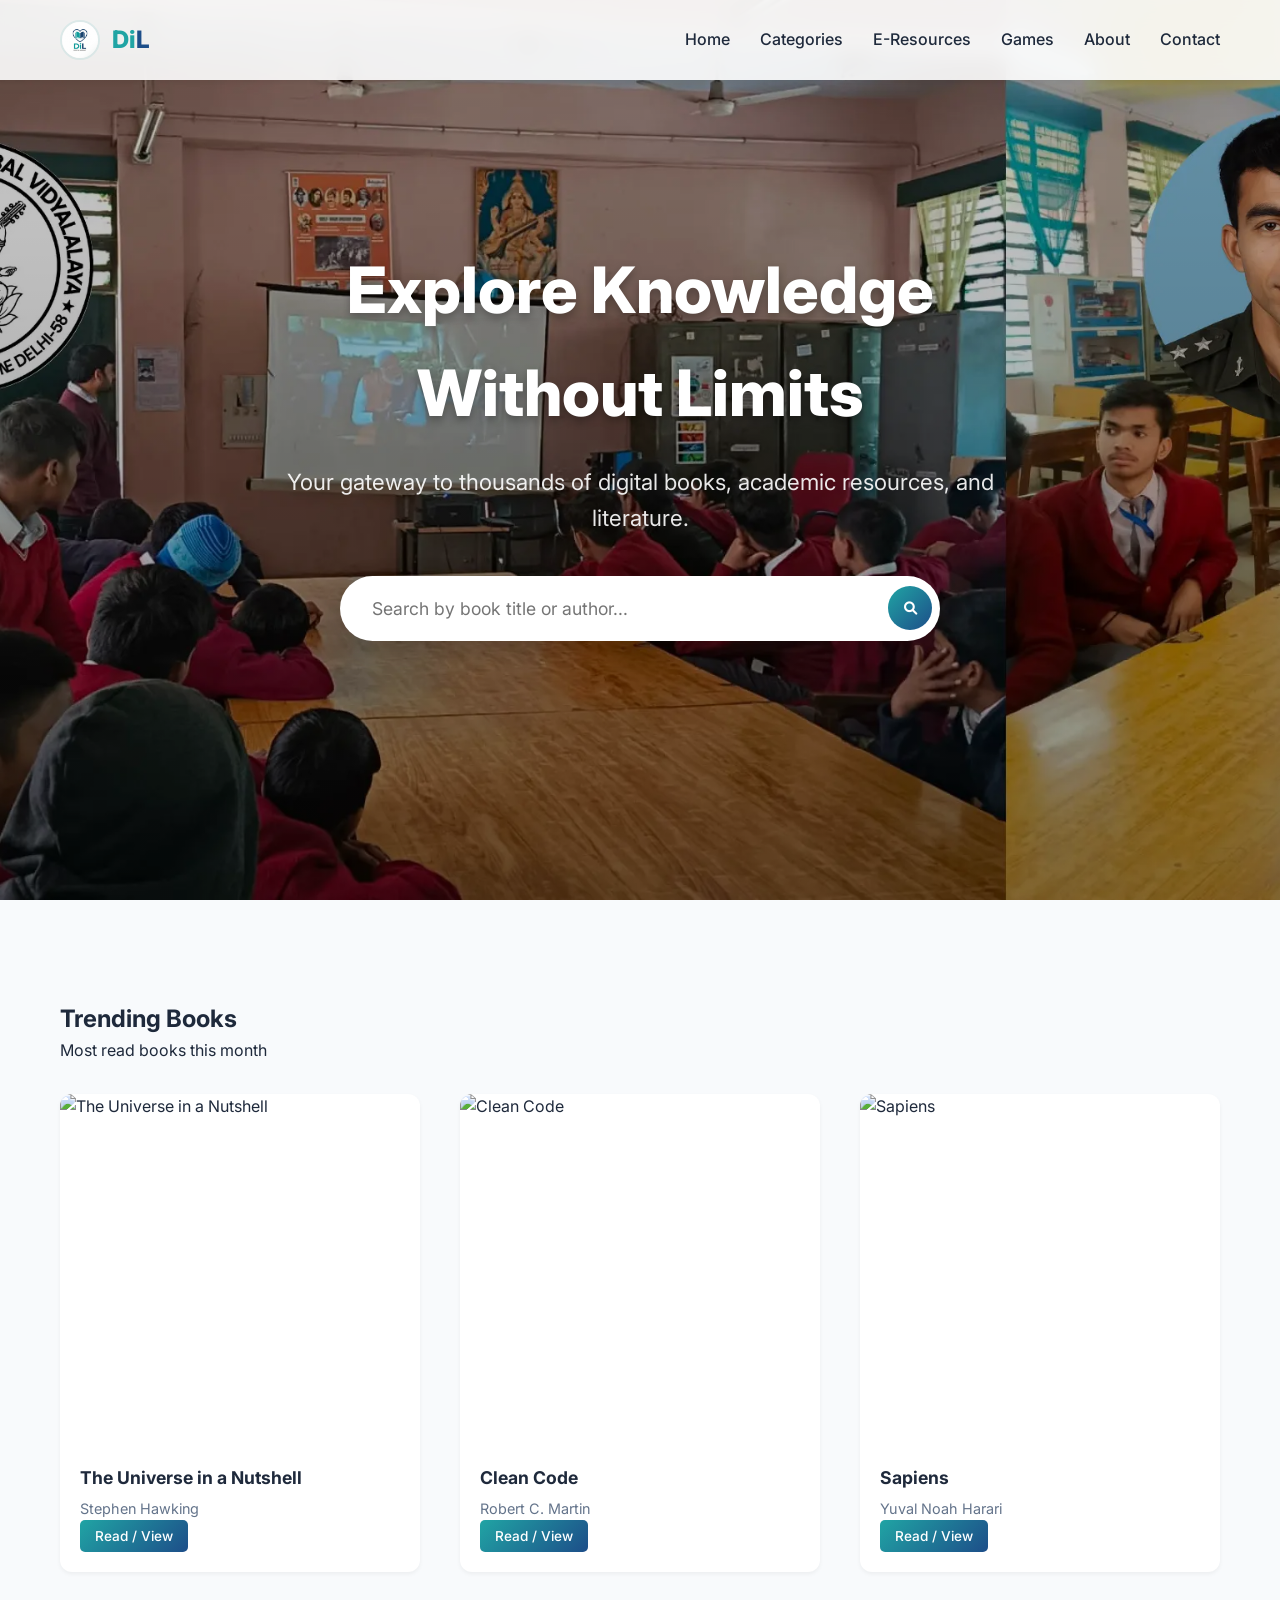
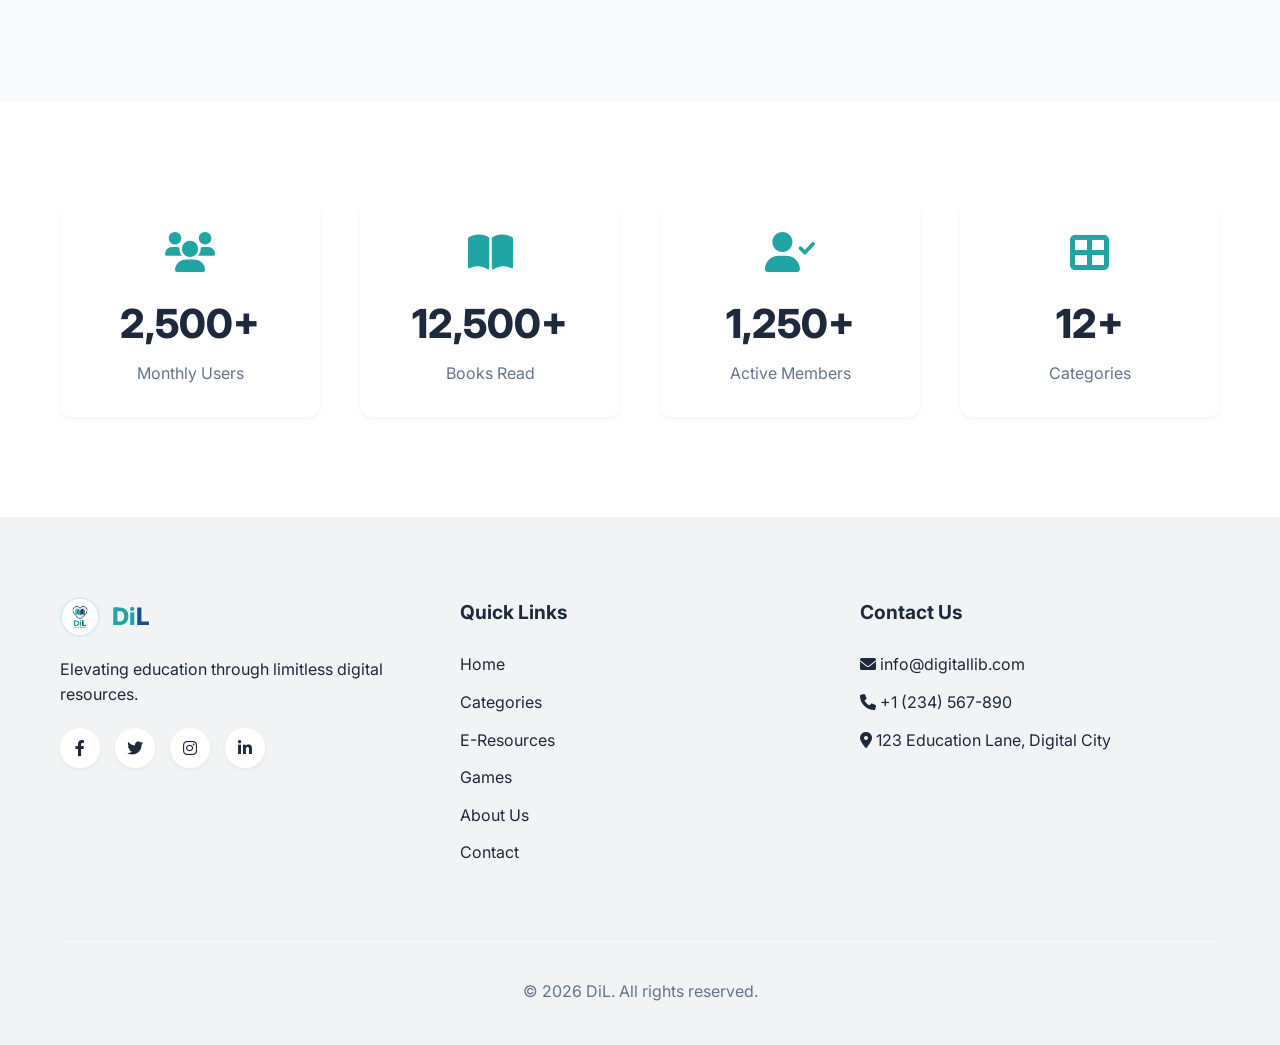
==== index.html @ f3b36228 "Add files via upload" ====
<!DOCTYPE html>
<html lang="en">

<head>
    <meta charset="UTF-8">
    <meta name="viewport" content="width=device-width, initial-scale=1.0">
    <title>DiL | Explore Knowledge Without Limits</title>
    <meta name="description" content="Discover a world of knowledge at DiL. Explore thousands of digital books, academic resources, and literature in our modern digital library.">
    <!-- Favicon -->
    <link rel="icon" type="image/webp" href="favicon.webp">
    <!-- Google Fonts -->
    <link href="https://fonts.googleapis.com/css2?family=Inter:wght@400;500;600;700;800&display=swap" rel="stylesheet">
    <!-- Font Awesome -->
    <link rel="stylesheet" href="https://cdnjs.cloudflare.com/ajax/libs/font-awesome/6.0.0/css/all.min.css">
    <!-- Styles -->
    <link rel="stylesheet" href="assets/css/style.css">
    <!-- Scripts -->
    <script src="assets/js/data.js" defer></script>
    <script src="assets/js/main.js" defer></script>
</head>

<body>

    <!-- Header / Navbar -->
    <header>
        <nav class="navbar">
            <div class="container">
                <a href="index.html" class="logo">
                    <img src="assets/images/logo.webp" alt="DiL Logo" width="40" height="40">
                    <span><span class="logo-di">Di</span><span class="logo-l">L</span></span>
                </a>
                <button class="nav-toggle" aria-label="Toggle Navigation Menu"><i class="fas fa-bars"></i></button>
                <ul class="nav-links">
                    <li><a href="index.html">Home</a></li>
                    <li><a href="categories.html">Categories</a></li>
                    <li><a href="e-resources.html">E-Resources</a></li>
                    <li><a href="Games.html">Games</a></li>
                    <li><a href="about.html">About</a></li>
                    <li><a href="contact.html">Contact</a></li>
                </ul>
            </div>
        </nav>
    </header>

    <main>

    <!-- Hero Section -->
    <section class="hero">
        <div class="hero-slider-bg">
            <!-- Background images will be injected by main.js -->
        </div>
        <div class="container hero-content slide-up">
            <h1>Explore Knowledge <br>Without Limits</h1>
            <p>Your gateway to thousands of digital books, academic resources, and literature.</p>
            <div class="search-container">
                <input type="text" class="search-bar" placeholder="Search by book title or author..." aria-label="Search books">
                <button class="search-btn" aria-label="Submit Search"><i class="fas fa-search"></i></button>
            </div>
        </div>
    </section>

    <!-- Trending Books Section -->
    <section class="trending reveal">
        <div class="container">
            <div class="section-header">
                <h2>Trending Books</h2>
                <p>Most read books this month</p>
            </div>
            <div class="trending-grid">
                <div class="slider-container">
                    <!-- 3 Books will be injected by main.js -->
                </div>
            </div>
        </div>
    </section>

    <!-- Achievements Section -->
    <section class="achievements reveal">
        <div class="container">
            <div class="stats-grid">
                <!-- Stats will be injected by main.js -->
            </div>
        </div>
    </section>

    <!-- Book Reader Modal -->
    <div id="reader-modal" class="modal">
        <div class="modal-content">
            <span class="close-modal">&times;</span>
            <div class="modal-body">
                <div class="book-preview-large">
                    <img id="modal-img" src="" alt="Book Preview" width="350" height="500" loading="lazy">
                </div>
                <div class="book-details-large">
                    <h2 id="modal-title">Book Title</h2>
                    <p id="modal-author">Author Name</p>
                    <div class="badge" id="modal-cat">Category</div>
                    <div class="book-description">
                        <p>This is a digital preview of the book. As a member of DiL, you have full access to read this entire volume online or download it for offline use.</p>
                        <p>Lorem ipsum dolor sit amet, consectetur adipiscing elit. Sed do eiusmod tempor incididunt ut labore et dolore magna aliqua.</p>
                    </div>
                    <div class="modal-actions">
                        <button class="btn-primary"><i class="fas fa-book-open"></i> Start Reading</button>
                        <button class="btn-outline"><i class="fas fa-download"></i> Download PDF</button>
                    </div>
                </div>
            </div>
        </div>
    </div>

    </main>

    <!-- Footer -->
    <footer>
        <div class="container">
            <div class="footer-grid">
                <div class="footer-info">
                    <div class="logo footer-logo">
                        <img src="assets/images/logo.webp" alt="DiL Logo" width="40" height="40" loading="lazy">
                        <span><span class="logo-di">Di</span><span class="logo-l">L</span></span>
                    </div>
                    <p>Elevating education through limitless digital resources.</p>
                    <div class="social-icons">
                        <a href="#" aria-label="Follow us on Facebook"><i class="fab fa-facebook-f"></i></a>
                        <a href="#" aria-label="Follow us on Twitter"><i class="fab fa-twitter"></i></a>
                        <a href="#" aria-label="Follow us on Instagram"><i class="fab fa-instagram"></i></a>
                        <a href="#" aria-label="Follow us on LinkedIn"><i class="fab fa-linkedin-in"></i></a>
                    </div>
                </div>
                <div class="footer-links">
                    <h4>Quick Links</h4>
                    <ul>
                        <li><a href="index.html">Home</a></li>
                        <li><a href="categories.html">Categories</a></li>
                        <li><a href="e-resources.html">E-Resources</a></li>
                        <li><a href="Games.html">Games</a></li>
                        <li><a href="about.html">About Us</a></li>
                        <li><a href="contact.html">Contact</a></li>
                    </ul>
                </div>
                <div class="footer-links">
                    <h4>Contact Us</h4>
                    <ul>
                        <li><i class="fas fa-envelope"></i> info@digitallib.com</li>
                        <li><i class="fas fa-phone"></i> +1 (234) 567-890</li>
                        <li><i class="fas fa-map-marker-alt"></i> 123 Education Lane, Digital City</li>
                    </ul>
                </div>
            </div>
            <div class="footer-bottom">
                <p>&copy; 2026 DiL. All rights reserved.</p>
            </div>
        </div>
    </footer>

    <!-- Scripts are moved to head with defer -->
</body>

</html>
---- assets/css/style.css ----
:root {
    --primary: #20A4A4;
    --primary-dark: #1D4E89;
    --primary-light: rgba(32, 164, 164, 0.1);
    --secondary: #1D4E89;
    --accent: #FFD700;
    --bg-light: #f8fafc;
    --bg-white: #ffffff;
    --text-main: #1e293b;
    --text-muted: #64748b;
    --gradient-brand: linear-gradient(135deg, #20A4A4 0%, #1D4E89 100%);
    --shadow-sm: 0 2px 4px rgba(0, 0, 0, 0.05);
    --shadow-md: 0 4px 12px rgba(0, 0, 0, 0.1);
    --shadow-lg: 0 10px 30px rgba(0, 0, 0, 0.15);
    --radius-sm: 8px;
    --radius-md: 12px;
    --radius-lg: 20px;
    --transition: all 0.3s cubic-bezier(0.4, 0, 0.2, 1);
    --color-di: #20A4A4;
    --color-l: #1D4E89;
}

.logo-di {
    color: var(--color-di);
}

.logo-l {
    color: var(--color-l);
}

/* Base Styles */
* {
    margin: 0;
    padding: 0;
    box-sizing: border-box;
    font-family: 'Inter', system-ui, -apple-system, sans-serif;
}

body {
    background-color: var(--bg-light);
    color: var(--text-main);
    line-height: 1.6;
    overflow-x: hidden;
}

a {
    text-decoration: none;
    color: inherit;
    transition: var(--transition);
}

ul {
    list-style: none;
}

button {
    cursor: pointer;
    border: none;
    outline: none;
    background: none;
    transition: var(--transition);
}

/* Accessibility: High-Visibility Focus States */
:focus-visible {
    outline: 3px solid var(--primary);
    outline-offset: 2px;
    border-radius: 4px;
}

input:focus-visible, 
textarea:focus-visible {
    outline-color: var(--primary-dark);
}

.container {
    max-width: 1200px;
    margin: 0 auto;
    padding: 0 20px;
}

/* Navbar */
.navbar {
    position: fixed;
    top: 0;
    left: 0;
    width: 100%;
    height: 80px;
    background: rgba(255, 255, 255, 0.9);
    backdrop-filter: blur(10px);
    display: flex;
    align-items: center;
    z-index: 1000;
    box-shadow: var(--shadow-sm);
}

.navbar .container {
    display: flex;
    justify-content: space-between;
    align-items: center;
    width: 100%;
}

.nav-toggle {
    display: none;
    font-size: 1.5rem;
    color: var(--primary);
}

.logo {
    display: flex;
    align-items: center;
    gap: 12px;
    font-size: 1.5rem;
    font-weight: 800;
    color: var(--primary);
}

.logo img {
    height: 40px;
    width: 40px;
    object-fit: cover;
    border-radius: 50%;
    border: 2px solid var(--primary-light);
}

.nav-links {
    display: flex;
    gap: 30px;
}

.nav-links a {
    font-weight: 500;
    color: var(--text-main);
    position: relative;
}

.nav-links a:after {
    content: '';
    position: absolute;
    bottom: -5px;
    left: 0;
    width: 0;
    height: 2px;
    background: var(--gradient-brand);
    transition: var(--transition);
}

.nav-links a:hover {
    color: var(--primary);
}

.nav-links a:hover:after {
    width: 100%;
}

/* Animations */
@keyframes fadeInUp {
    from {
        opacity: 0;
        transform: translateY(30px);
    }

    to {
        opacity: 1;
        transform: translateY(0);
    }
}

.fade-in-up {
    animation: fadeInUp 0.8s forwards;
}

/* Hero Section */
.hero {
    height: 100vh;
    position: relative;
    display: flex;
    align-items: center;
    justify-content: center;
    text-align: center;
    padding-top: 80px;
    overflow: hidden;
}

.hero-slider-bg {
    position: absolute;
    top: 0;
    left: 0;
    width: 100%;
    height: 100%;
    z-index: -1;
    transition: opacity 1s ease-in-out;
}

.hero-slider-bg img {
    width: 100%;
    height: 100%;
    object-fit: cover;
    position: absolute;
    top: 0;
    left: 0;
    opacity: 0;
    transition: opacity 1s ease-in-out;
}

.hero-slider-bg img.active {
    opacity: 1;
}

.hero::before {
    content: '';
    position: absolute;
    top: 0;
    left: 0;
    width: 100%;
    height: 100%;
    background: linear-gradient(rgba(0, 0, 0, 0.2), rgba(0, 0, 0, 0.4));
    /* Much lighter, darker gradient for visibility */
    z-index: 1;
}

.hero-content {
    position: relative;
    z-index: 2;
    max-width: 800px;
    margin: 0 auto;
    padding: 20px;
}

.hero h1 {
    font-size: 4rem;
    font-weight: 800;
    margin-bottom: 20px;
    color: #fff;
    /* White text for dark image bg */
    text-shadow: 0 4px 10px rgba(0, 0, 0, 0.3);
}

.hero p {
    font-size: 1.4rem;
    color: rgba(255, 255, 255, 0.9);
    margin-bottom: 40px;
}

.search-container {
    max-width: 600px;
    margin: 0 auto;
    position: relative;
}

.search-bar {
    width: 100%;
    padding: 20px 30px;
    border-radius: 50px;
    border: 2px solid transparent; /* Added for focus state */
    background: var(--bg-white);
    box-shadow: var(--shadow-lg);
    font-size: 1.1rem;
    padding-right: 80px;
}

.search-bar:focus {
    outline: none;
    border-color: var(--primary);
    box-shadow: 0 0 0 4px rgba(32, 164, 164, 0.2);
}

.search-btn {
    position: absolute;
    right: 8px;
    top: 50%;
    transform: translateY(-50%);
    background: var(--gradient-brand);
    color: white;
    width: 44px;
    height: 44px;
    border-radius: 50%;
    display: flex;
    align-items: center;
    justify-content: center;
    border: none;
    cursor: pointer;
    transition: var(--transition);
}

.search-btn:hover {
    background: var(--primary-dark);
    transform: translateY(-50%) scale(1.05);
}

/* Sections Global */
section {
    padding: 100px 0;
}

.section-title {
    text-align: center;
    margin-bottom: 60px;
}

.section-title h2 {
    font-size: 2.5rem;
    font-weight: 700;
    color: var(--primary-dark);
}

.section-title p {
    color: var(--text-muted);
    font-size: 1.1rem;
}

/* Trending Books Slider */
.trending-slider {
    position: relative;
    overflow: hidden;
    padding: 20px 0;
}

.slider-container {
    display: grid;
    grid-template-columns: repeat(3, 1fr);
    gap: 40px;
    padding: 30px 0;
}

@media (max-width: 992px) {
    .slider-container {
        grid-template-columns: repeat(2, 1fr);
    }
}

@media (max-width: 768px) {
    .slider-container {
        grid-template-columns: 1fr;
    }
}

.book-card {
    min-width: 250px;
    background: var(--bg-white);
    border-radius: var(--radius-md);
    overflow: hidden;
    box-shadow: var(--shadow-sm);
    transition: var(--transition);
}

.book-card:hover {
    transform: translateY(-10px);
    box-shadow: var(--shadow-lg);
}

.book-img {
    height: 350px;
    overflow: hidden;
}

.book-img img {
    width: 100%;
    height: 100%;
    object-fit: cover;
}

.book-info {
    padding: 20px;
}

.book-info h3 {
    font-size: 1.1rem;
    margin-bottom: 5px;
}

.book-info p {
    color: var(--text-muted);
    font-size: 0.9rem;
}

.slider-nav {
    position: absolute;
    top: 50%;
    transform: translateY(-50%);
    width: 50px;
    height: 50px;
    background: var(--bg-white);
    border-radius: 50%;
    box-shadow: var(--shadow-md);
    display: flex;
    align-items: center;
    justify-content: center;
    z-index: 10;
}

.prev-btn {
    left: 10px;
}

.next-btn {
    right: 10px;
}

/* Achievements */
.achievements {
    background: white;
}

.stats-grid {
    display: grid;
    grid-template-columns: repeat(auto-fit, minmax(200px, 1fr));
    gap: 40px;
}

.stat-card {
    text-align: center;
    padding: 30px;
    background: var(--bg-white);
    border-radius: var(--radius-md);
    box-shadow: var(--shadow-sm);
    transition: var(--transition);
}

.stat-card i {
    font-size: 2.5rem;
    color: var(--primary);
    margin-bottom: 20px;
}

.stat-card h3 {
    font-size: 2.5rem;
    font-weight: 800;
    margin-bottom: 5px;
}

.stat-card p {
    color: var(--text-muted);
}

/* Categories */
.categories-grid {
    display: grid;
    grid-template-columns: repeat(auto-fit, minmax(280px, 1fr));
    gap: 30px;
}

.category-card {
    position: relative;
    padding: 50px 40px;
    background: rgba(255, 255, 255, 0.7);
    backdrop-filter: blur(10px);
    -webkit-backdrop-filter: blur(10px);
    border: 1px solid rgba(255, 255, 255, 0.3);
    border-radius: var(--radius-lg);
    box-shadow: var(--shadow-sm);
    text-align: center;
    transition: var(--transition);
    cursor: pointer;
    overflow: hidden;
}

.category-card::before {
    content: '';
    position: absolute;
    top: -50px;
    right: -50px;
    width: 150px;
    height: 150px;
    background: var(--gradient-brand);
    opacity: 0.05;
    border-radius: 50%;
    transition: var(--transition);
    z-index: 1;
}

.category-card:hover {
    transform: translateY(-10px) scale(1.02);
    box-shadow: var(--shadow-lg);
    background: rgba(255, 255, 255, 0.9);
    border-color: var(--primary);
}

.category-card:hover::before {
    transform: scale(2);
    opacity: 0.1;
}

.category-icon-wrapper {
    width: 80px;
    height: 80px;
    background: var(--primary-light);
    border-radius: 20px;
    display: flex;
    align-items: center;
    justify-content: center;
    margin: 0 auto 25px;
    transition: var(--transition);
    position: relative;
    z-index: 2;
}

.category-card:hover .category-icon-wrapper {
    background: var(--gradient-brand);
    transform: rotate(10deg);
}

.category-card i {
    font-size: 2.5rem;
    color: var(--primary);
    transition: var(--transition);
    z-index: 2;
}

.category-card:hover i {
    color: white;
}

.category-card h3 {
    position: relative;
    z-index: 2;
    margin-bottom: 10px;
}

.category-card p {
    position: relative;
    z-index: 2;
    color: var(--text-muted);
}

/* Footer */
footer {
    background: #f1f3f5;
    padding: 80px 0 40px;
}

.footer-grid {
    display: grid;
    grid-template-columns: repeat(auto-fit, minmax(200px, 1fr));
    gap: 40px;
    margin-bottom: 60px;
}

.footer-logo {
    margin-bottom: 20px;
}

.footer-links h4 {
    margin-bottom: 25px;
    font-size: 1.2rem;
}

.footer-links li {
    margin-bottom: 12px;
}

.footer-bottom {
    text-align: center;
    padding-top: 40px;
    border-top: 1px solid #e9ecef;
    color: var(--text-muted);
}

.social-icons {
    display: flex;
    gap: 15px;
    margin-top: 20px;
}

.social-icons a {
    width: 40px;
    height: 40px;
    background: white;
    border-radius: 50%;
    display: flex;
    align-items: center;
    justify-content: center;
    box-shadow: var(--shadow-sm);
}

/* Category Page Styles */
.category-hero {
    padding: 120px 0 60px;
    background: var(--bg-white);
    text-align: center;
}

.category-hero h1 {
    font-size: 3rem;
    color: var(--primary-dark);
    margin-bottom: 10px;
}

.category-search {
    max-width: 500px;
    margin: 30px auto 0;
    position: relative;
}

.category-search input {
    width: 100%;
    padding: 15px 25px;
    border-radius: 30px;
    border: 1px solid #ddd;
    font-size: 1rem;
    padding-right: 50px;
    transition: var(--transition);
}

.category-search input:focus {
    outline: none;
    border-color: var(--primary);
    box-shadow: 0 0 0 4px rgba(32, 164, 164, 0.15);
}

.category-search i {
    position: absolute;
    right: 20px;
    top: 50%;
    transform: translateY(-50%);
    color: var(--secondary);
}

.books-display {
    padding-top: 0;
}

.books-grid {
    display: grid;
    grid-template-columns: repeat(auto-fill, minmax(280px, 1fr));
    gap: 30px;
}

.book-card-alt {
    display: flex;
    background: var(--bg-white);
    border-radius: var(--radius-md);
    overflow: hidden;
    box-shadow: var(--shadow-sm);
    transition: var(--transition);
}

.book-card-alt:hover {
    box-shadow: var(--shadow-md);
    transform: translateY(-5px);
}

.book-img-small {
    width: 120px;
    min-width: 120px;
}

.book-img-small img {
    width: 100%;
    height: 100%;
    object-fit: cover;
}

.book-info-alt {
    padding: 20px;
    display: flex;
    flex-direction: column;
    justify-content: center;
}

.book-info-alt h3 {
    font-size: 1rem;
    margin-bottom: 5px;
}

.book-info-alt p {
    font-size: 0.85rem;
    color: var(--text-muted);
    margin-bottom: 15px;
}

.view-btn {
    background: var(--gradient-brand);
    color: white;
    padding: 8px 15px;
    border-radius: 5px;
    font-size: 0.85rem;
    font-weight: 500;
    align-self: flex-start;
}

.no-results {
    text-align: center;
    padding: 100px 0;
}

.no-results i {
    font-size: 4rem;
    color: #eee;
    margin-bottom: 20px;
}

/* Modal Styles */
.modal {
    position: fixed;
    top: 0;
    left: 0;
    width: 100%;
    height: 100%;
    background: rgba(0, 0, 0, 0.6);
    display: flex;
    align-items: center;
    justify-content: center;
    z-index: 2000;
    opacity: 0;
    visibility: hidden;
    transition: var(--transition);
}

.modal.active {
    opacity: 1;
    visibility: visible;
}

.modal-content {
    background: var(--bg-white);
    width: 90%;
    max-width: 900px;
    border-radius: var(--radius-lg);
    position: relative;
    padding: 40px;
    transform: scale(0.8);
    transition: var(--transition);
}

.modal.active .modal-content {
    transform: scale(1);
}

.close-modal {
    position: absolute;
    right: 25px;
    top: 20px;
    font-size: 2rem;
    cursor: pointer;
    color: var(--secondary);
}

.modal-body {
    display: grid;
    grid-template-columns: 350px 1fr;
    gap: 40px;
}

.book-preview-large img {
    width: 100%;
    border-radius: var(--radius-md);
    box-shadow: var(--shadow-lg);
}

.book-details-large h2 {
    font-size: 2.2rem;
    margin-bottom: 10px;
    color: var(--primary-dark);
}

.book-details-large p {
    font-size: 1.1rem;
    margin-bottom: 15px;
}

.badge {
    display: inline-block;
    padding: 5px 15px;
    background: var(--primary-light);
    color: var(--primary);
    border-radius: 20px;
    font-size: 0.8rem;
    font-weight: 700;
    margin-bottom: 20px;
}

.book-description {
    color: var(--text-muted);
    margin-bottom: 30px;
}

.modal-actions {
    display: flex;
    gap: 20px;
}

.btn-primary {
    background: var(--gradient-brand);
    color: white;
    padding: 15px 30px;
    border-radius: 10px;
    font-weight: 600;
}

.btn-outline {
    border: 1px solid var(--primary);
    color: var(--primary);
    padding: 15px 30px;
    border-radius: 10px;
    font-weight: 600;
}

/* Perfection Pass: Animations */
.reveal {
    opacity: 0;
    transform: translateY(30px);
    transition: all 0.8s ease-out;
}

.reveal.active {
    opacity: 1;
    transform: translateY(0);
}

@keyframes fadeIn {
    from {
        opacity: 0;
    }

    to {
        opacity: 1;
    }
}

@keyframes slideUp {
    from {
        transform: translateY(50px);
        opacity: 0;
    }

    to {
        transform: translateY(0);
        opacity: 1;
    }
}

.fade-in {
    animation: fadeIn 1.2s ease forwards;
}

.slide-up {
    animation: slideUp 0.8s cubic-bezier(0.2, 0.8, 0.2, 1) forwards;
}

.hero-slider-bg img {
    transition: opacity 1.5s ease-in-out;
    /* Smoother slider transition */
}

@media (max-width: 768px) {
    .nav-toggle {
        display: block;
    }

    .nav-links {
        display: none;
        position: absolute;
        top: 80px;
        left: 0;
        width: 100%;
        background: white;
        flex-direction: column;
        padding: 20px;
        gap: 15px;
        box-shadow: var(--shadow-md);
        text-align: center;
    }

    .nav-links.active {
        display: flex;
    }

    .hero-content h1 {
        font-size: 2.5rem;
    }

    .modal-body {
        grid-template-columns: 1fr;
    }

    .modal-content {
        padding: 20px;
        height: 90%;
        overflow-y: auto;
    }
}
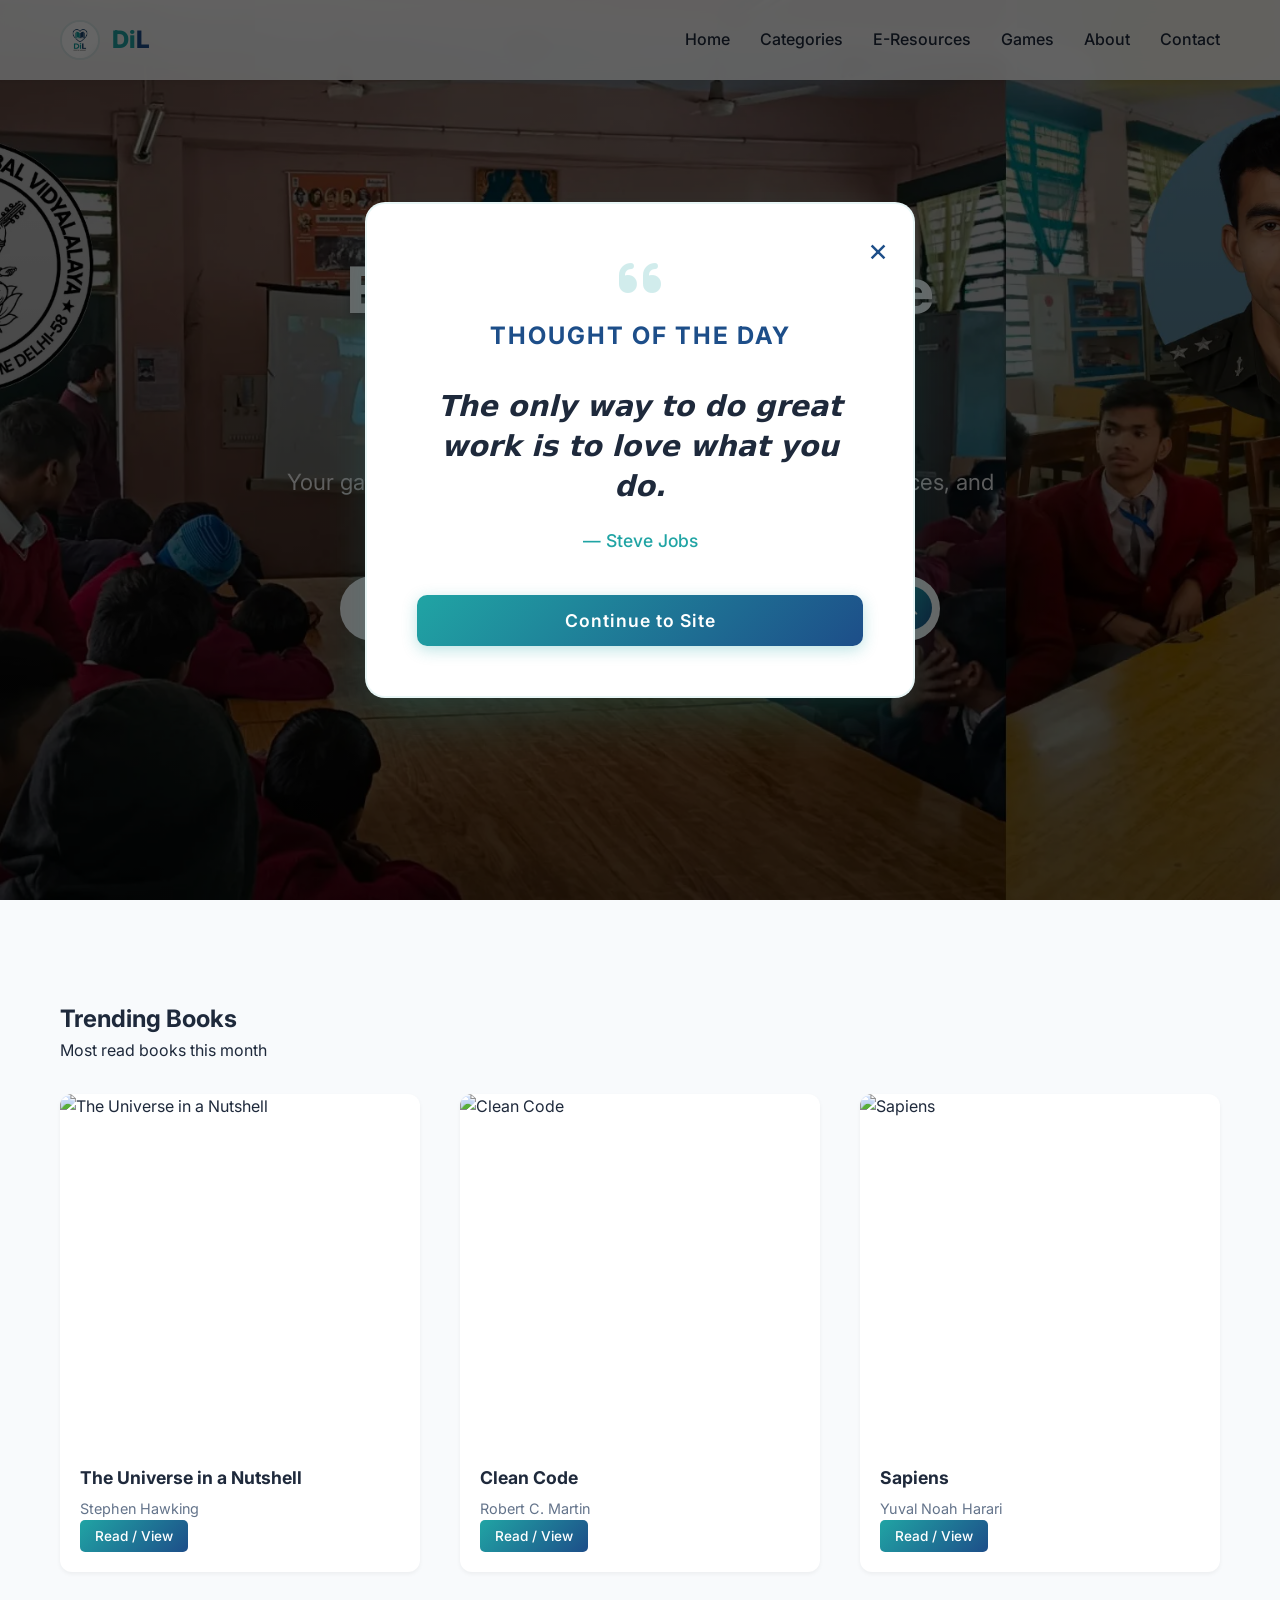
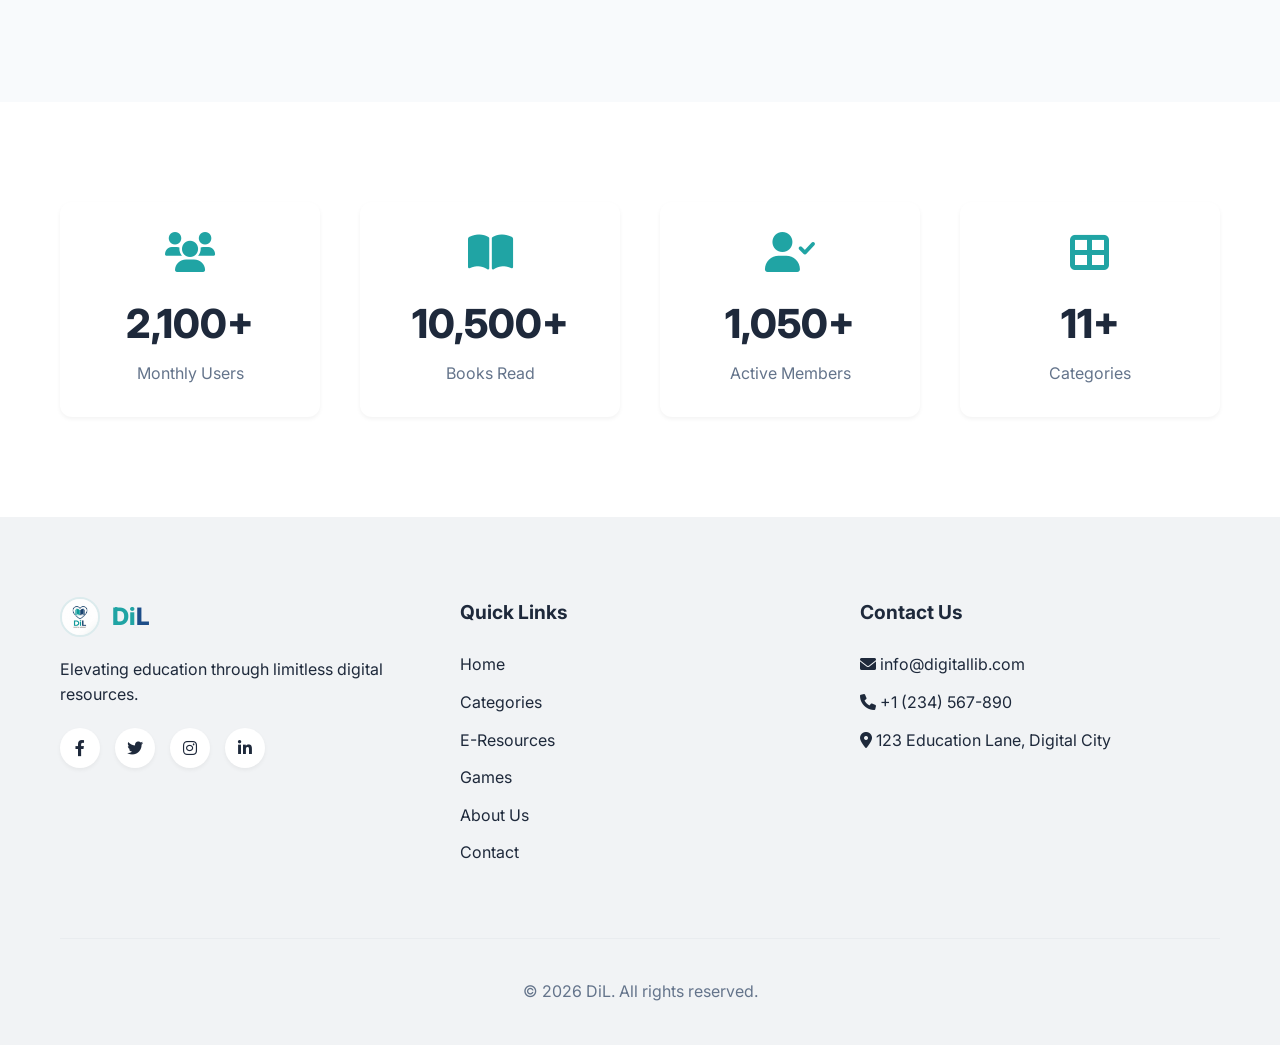
==== commit 568b4adc: "Add files via upload" ====
--- a/index.html
+++ b/index.html
@@ -108,6 +108,24 @@
         </div>
     </div>
 
+    <!-- Thoughtful Quote Modal -->
+    <div id="quote-modal" class="modal quote-modal-wrapper">
+        <div class="modal-content quote-content">
+            <span class="close-modal" id="close-quote">&times;</span>
+            <div class="quote-header">
+                <i class="fas fa-quote-left"></i>
+                <h3>Thought of the Day</h3>
+            </div>
+            <div class="quote-body">
+                <p id="quote-text">Loading inspiration...</p>
+                <span id="quote-author"></span>
+            </div>
+            <div class="quote-footer">
+                <button class="btn-primary" id="quote-close-btn">Continue to Site</button>
+            </div>
+        </div>
+    </div>
+
     </main>
 
     <!-- Footer -->
--- a/assets/css/style.css
+++ b/assets/css/style.css
@@ -797,6 +797,120 @@
     font-weight: 600;
 }
 
+/* Quote Modal Specifics */
+.quote-content {
+    max-width: 550px;
+    text-align: center;
+    padding: 50px;
+    border: 2px solid var(--primary-light);
+    box-shadow: 0 25px 50px -12px rgba(32, 164, 164, 0.25);
+}
+
+.quote-header {
+    margin-bottom: 30px;
+}
+
+.quote-header i {
+    font-size: 3rem;
+    color: var(--primary);
+    opacity: 0.2;
+    margin-bottom: 15px;
+    display: block;
+}
+
+.quote-header h3 {
+    font-size: 1.5rem;
+    color: var(--primary-dark);
+    text-transform: uppercase;
+    letter-spacing: 2px;
+    font-weight: 700;
+}
+
+.quote-body {
+    margin-bottom: 40px;
+}
+
+#quote-text {
+    font-size: 1.8rem;
+    font-weight: 600;
+    line-height: 1.4;
+    color: var(--text-main);
+    margin-bottom: 20px;
+    font-style: italic;
+}
+
+#quote-author {
+    display: block;
+    font-size: 1.1rem;
+    color: var(--primary);
+    font-weight: 500;
+}
+
+#quote-author::before {
+    content: "— ";
+}
+
+.quote-footer .btn-primary {
+    width: 100%;
+    font-size: 1.1rem;
+    letter-spacing: 1px;
+    box-shadow: 0 4px 15px rgba(32, 164, 164, 0.3);
+}
+
+.quote-footer .btn-primary:hover {
+    transform: translateY(-2px);
+    box-shadow: 0 6px 20px rgba(32, 164, 164, 0.4);
+}
+
+@media (max-width: 600px) {
+    .quote-content {
+        padding: 30px 20px !important;
+        width: 85% !important;
+        max-height: 80vh;
+        display: flex;
+        flex-direction: column;
+        justify-content: center;
+    }
+
+    #quote-text {
+        font-size: 1.25rem !important;
+        margin-bottom: 10px !important;
+    }
+
+    .quote-header {
+        margin-bottom: 15px !important;
+    }
+
+    .quote-header i {
+        font-size: 1.8rem !important;
+        margin-bottom: 5px !important;
+    }
+
+    .quote-header h3 {
+        font-size: 0.9rem !important;
+        letter-spacing: 1px !important;
+    }
+
+    .quote-body {
+        margin-bottom: 20px !important;
+    }
+
+    #quote-author {
+        font-size: 0.95rem !important;
+    }
+
+    .quote-footer .btn-primary {
+        padding: 12px 15px !important;
+        font-size: 0.95rem !important;
+    }
+
+    .close-modal {
+        top: 10px !important;
+        right: 15px !important;
+        font-size: 1.5rem !important;
+    }
+}
+
 /* Perfection Pass: Animations */
 .reveal {
     opacity: 0;
@@ -877,7 +991,8 @@
 
     .modal-content {
         padding: 20px;
-        height: 90%;
+        height: auto;
+        max-height: 90vh;
         overflow-y: auto;
     }
 }
